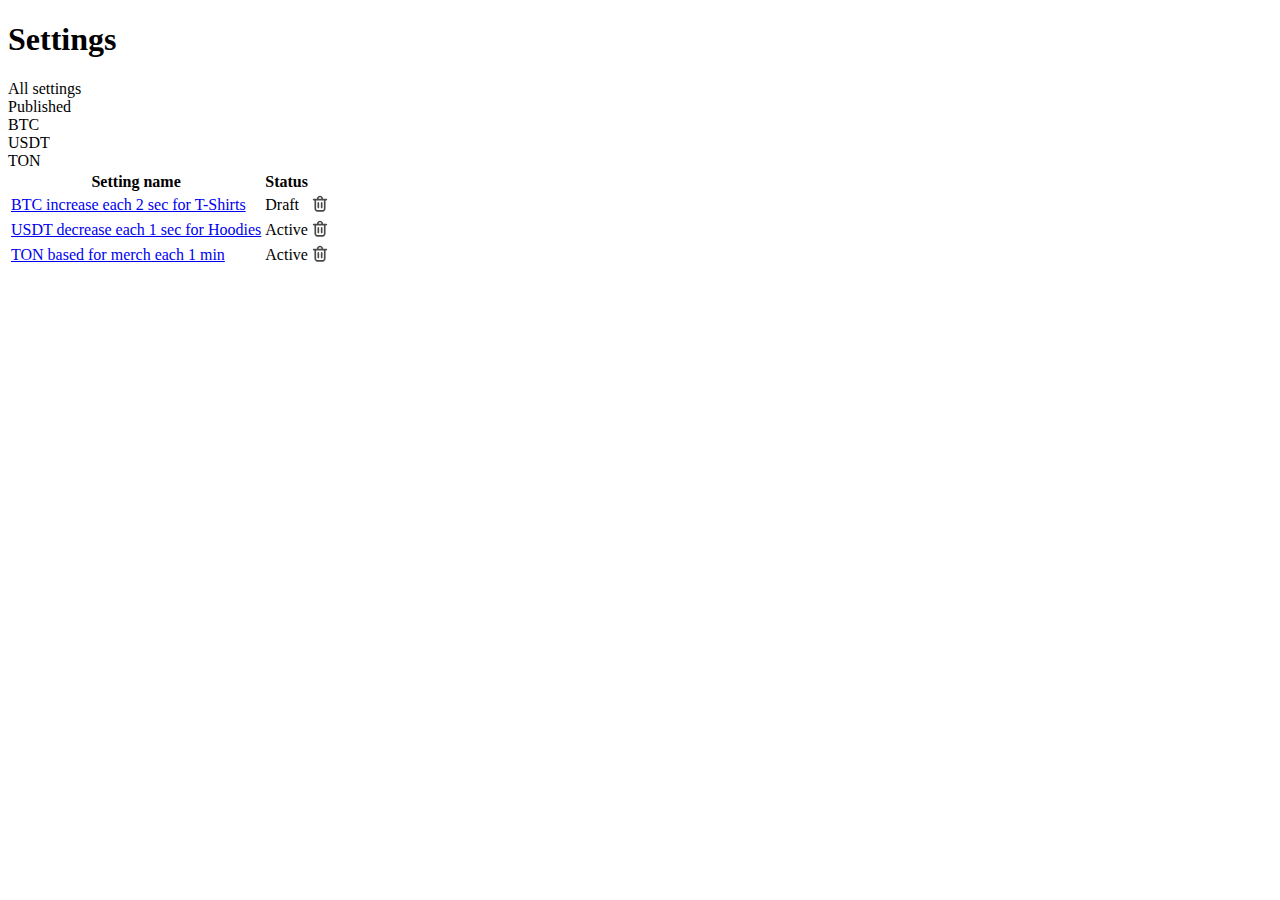
==== index.html @ 1159c8a7 "Merge pull request #4 from anastasees/lab1" ====
<!DOCTYPE html>
<html lang="en">

<head>
    <meta charset="UTF-8">
    <meta name="viewport" content="width=device-width, initial-scale=1.0">
    <title>CoinSync</title>
</head>

<body>
    <div class="container">
        <h1>Settings</h1>

        <div class="tabs">
            <div class="tab active">All settings</div>
            <div class="tab">Published</div>
            <div class="tab">BTC</div>
            <div class="tab">USDT</div>
            <div class="tab">TON</div>
        </div>

        <table class="table">
            <thead>
                <tr>
                    <th>Setting name</th>
                    <th>Status</th>
                    <th></th>
                </tr>
            </thead>
            <tbody>
                <tr>
                    <td><a href="#">BTC increase each 2 sec for T-Shirts</a></td>
                    <td class="status">Draft</td>
                    <td class="delete-icon">
                        <img src="./assets/Icon-remove.svg" alt="remove">
                    </td>
                </tr>
                <tr>
                    <td><a href="#">USDT decrease each 1 sec for Hoodies</a></td>
                    <td class="status active">Active</td>
                    <td class="delete-icon">
                        <img src="./assets/Icon-remove.svg" alt="remove">
                    </td>
                </tr>
                <tr>
                    <td><a href="#">TON based for merch each 1 min</a></td>
                    <td class="status active">Active</td>
                    <td class="delete-icon">
                        <img src="./assets/Icon-remove.svg" alt="remove">
                    </td>
                </tr>
            </tbody>
        </table>
    </div>
</body>

</html>
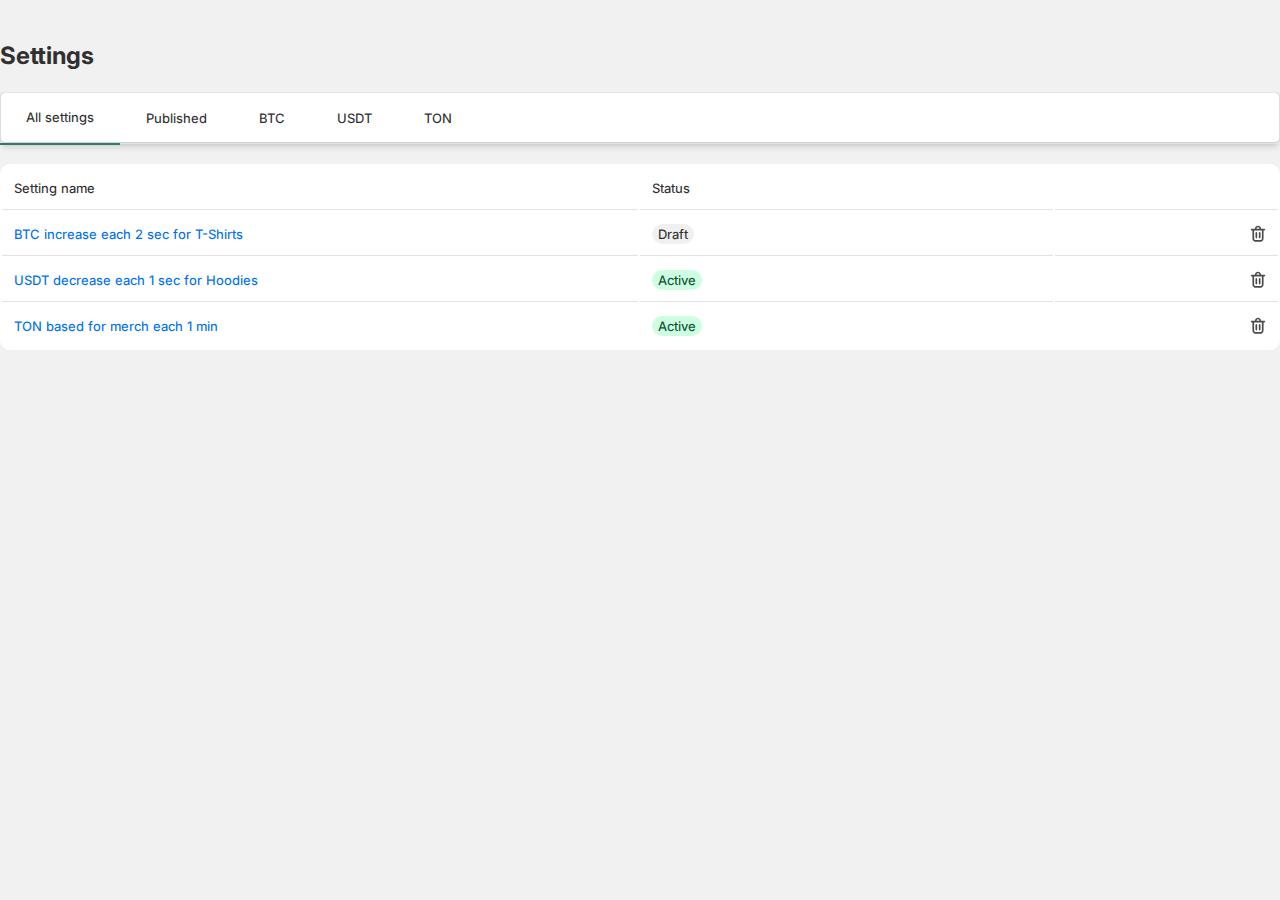
==== commit ba702c47: "lab2" ====
--- a/index.html
+++ b/index.html
@@ -4,49 +4,81 @@
 <head>
     <meta charset="UTF-8">
     <meta name="viewport" content="width=device-width, initial-scale=1.0">
+    <link rel="preconnect" href="https://fonts.googleapis.com">
+    <link rel="preconnect" href="https://fonts.gstatic.com" crossorigin>
+    <link
+        href="https://fonts.googleapis.com/css2?family=Inter:ital,opsz,wght@0,14..32,100..900;1,14..32,100..900&display=swap"
+        rel="stylesheet">
+
+    <link rel="stylesheet" href="./assets/reset.css">
+    <link rel="stylesheet" href="./assets/styles.css">
     <title>CoinSync</title>
 </head>
 
 <body>
     <div class="container">
-        <h1>Settings</h1>
+        <h1 class="page-heading">Settings</h1>
 
         <div class="tabs">
-            <div class="tab active">All settings</div>
-            <div class="tab">Published</div>
-            <div class="tab">BTC</div>
-            <div class="tab">USDT</div>
-            <div class="tab">TON</div>
+            <div class="tab body-md active">All settings</div>
+            <div class="tab body-md">Published</div>
+            <div class="tab body-md">BTC</div>
+            <div class="tab body-md">USDT</div>
+            <div class="tab body-md">TON</div>
         </div>
 
         <table class="table">
             <thead>
                 <tr>
-                    <th>Setting name</th>
-                    <th>Status</th>
+                    <th class="body-md cell column-setting-name">Setting name</th>
+                    <th class="body-md cell">Status</th>
                     <th></th>
                 </tr>
             </thead>
             <tbody>
                 <tr>
-                    <td><a href="#">BTC increase each 2 sec for T-Shirts</a></td>
-                    <td class="status">Draft</td>
-                    <td class="delete-icon">
-                        <img src="./assets/Icon-remove.svg" alt="remove">
+                    <td class="cell column-setting-name">
+                        <a href="#" class="body-md link" class="body-md link">BTC increase each 2 sec for T-Shirts</a>
+                    </td>
+                    <td class="status cell">
+                        <span class="status-badge body-md">
+                            Draft
+                        </span>
+                    </td>
+                    <td class="delete-icon-cell cell">
+                        <button class="delete-setting">
+                            <img class="delete-icon" src="./assets/Icon-remove.svg" alt="remove">
+                        </button>
                     </td>
                 </tr>
                 <tr>
-                    <td><a href="#">USDT decrease each 1 sec for Hoodies</a></td>
-                    <td class="status active">Active</td>
-                    <td class="delete-icon">
-                        <img src="./assets/Icon-remove.svg" alt="remove">
+                    <td class="cell column-setting-name">
+                        <a href="#" class="body-md link">USDT decrease each 1 sec for Hoodies</a>
+                    </td>
+                    <td class="status active cell">
+                        <span class="status-badge body-md active">
+                            Active
+                        </span>
+                    </td>
+                    <td class="delete-icon-cell cell">
+                        <button class="delete-setting">
+                            <img class="delete-icon" src="./assets/Icon-remove.svg" alt="remove">
+                        </button>
                     </td>
                 </tr>
                 <tr>
-                    <td><a href="#">TON based for merch each 1 min</a></td>
-                    <td class="status active">Active</td>
-                    <td class="delete-icon">
-                        <img src="./assets/Icon-remove.svg" alt="remove">
+                    <td class="cell column-setting-name">
+                        <a href="#" class="body-md link">TON based for merch each 1 min</a>
+                    </td>
+                    <td class="status active cell">
+                        <span class="status-badge body-md active">
+                            Active
+                        </span>
+                    </td>
+                    <td class="delete-icon-cell cell">
+                        <button class="delete-setting">
+                            <img class="delete-icon" src="./assets/Icon-remove.svg" alt="remove">
+                        </button>
                     </td>
                 </tr>
             </tbody>
--- a/assets/styles.css
+++ b/assets/styles.css
@@ -0,0 +1,123 @@
+:root {
+    --Color-text-text: #303030;
+    --Color-bg: #F1F1F1;
+    --Color-icon-icon-success: #29845A;
+    --Color-text-link-link: #0070F3;
+    --Height-table-row: 44px;
+    --Color-bg-fill-fill-success-secondary: #CDFEE1;
+    --Color-text-text-success: #0C5132;
+    --Color-border-border: #E3E3E3;
+}
+
+body {
+    background-color: var(--Color-bg);
+}
+
+.container {
+    width: 100%;
+    max-width: 1376px;
+    margin: 0 auto;
+}
+
+.page-heading {
+    font-family: "Inter", sans-serif;
+    font-size: 24px;
+    font-weight: 700;
+    line-height: 32px;
+    letter-spacing: -0.2px;
+    text-align: left;
+    color: var(--Color-text-text);
+    margin-top: 40px;
+}
+
+.body-md {
+    font-family: "Inter", sans-serif;
+    font-size: 13px;
+    font-weight: 450;
+    line-height: 20px;
+    text-align: left;
+    color: var(--Color-text-text);
+}
+
+.link {
+    text-decoration: none;
+    color: var(--Color-text-link-link);
+}
+
+.tabs {
+    display: flex;
+    align-items: center;
+    height: 52px;
+    margin-top: 20px;
+    margin-bottom: 20px;
+    background-color: white;
+    border-bottom: 1px solid var(--Color-border-border, #E3E3E3);
+    box-shadow: 0px 4px 6px -2px #1A1A1A33, 0px 1px 0px 0px #CCCCCC80 inset, 0px -1px 0px 0px #0000002B inset, -1px 0px 0px 0px #00000021 inset, 1px 0px 0px 0px #00000021 inset;
+    border-radius: 5px;
+    -webkit-border-radius: 5px;
+    -moz-border-radius: 5px;
+    -ms-border-radius: 5px;
+    -o-border-radius: 5px;
+}
+
+.tab {
+    padding: 16px 26px;
+}
+
+.tab.active {
+    border-bottom: 2px solid var(--Color-icon-icon-success)
+}
+
+.table {
+    background-color: white;
+    width: 100%;
+    height: 100%;
+    border-radius: 10px;
+    -webkit-border-radius: 10px;
+    -moz-border-radius: 10px;
+    -ms-border-radius: 10px;
+    -o-border-radius: 10px;
+}
+
+thead {
+    height: var(--Height-table-row);
+}
+
+th, td {
+    border-bottom: 1px solid var(--Color-border-border);
+}
+
+tr:last-child td {
+    border: none;
+}
+
+.cell {
+    padding: 0 12px;
+    height: var(--Height-table-row);
+}
+
+.column-setting-name {
+    width: 50%;
+}
+
+.delete-setting {
+    float: right;
+}
+
+.status-badge {
+    height: 20px;
+    display: inline-flex;
+    align-items: center;
+    padding: 0 6px;
+    background: var(--Color-bg-fill-fill-transparent-secondary, #0000000F);
+    border-radius: 10px;
+    -webkit-border-radius: 10px;
+    -moz-border-radius: 10px;
+    -ms-border-radius: 10px;
+    -o-border-radius: 10px;
+}
+
+.status-badge.active {
+    background: var(--Color-bg-fill-fill-success-secondary);
+    color: var(--Color-text-text-success);
+}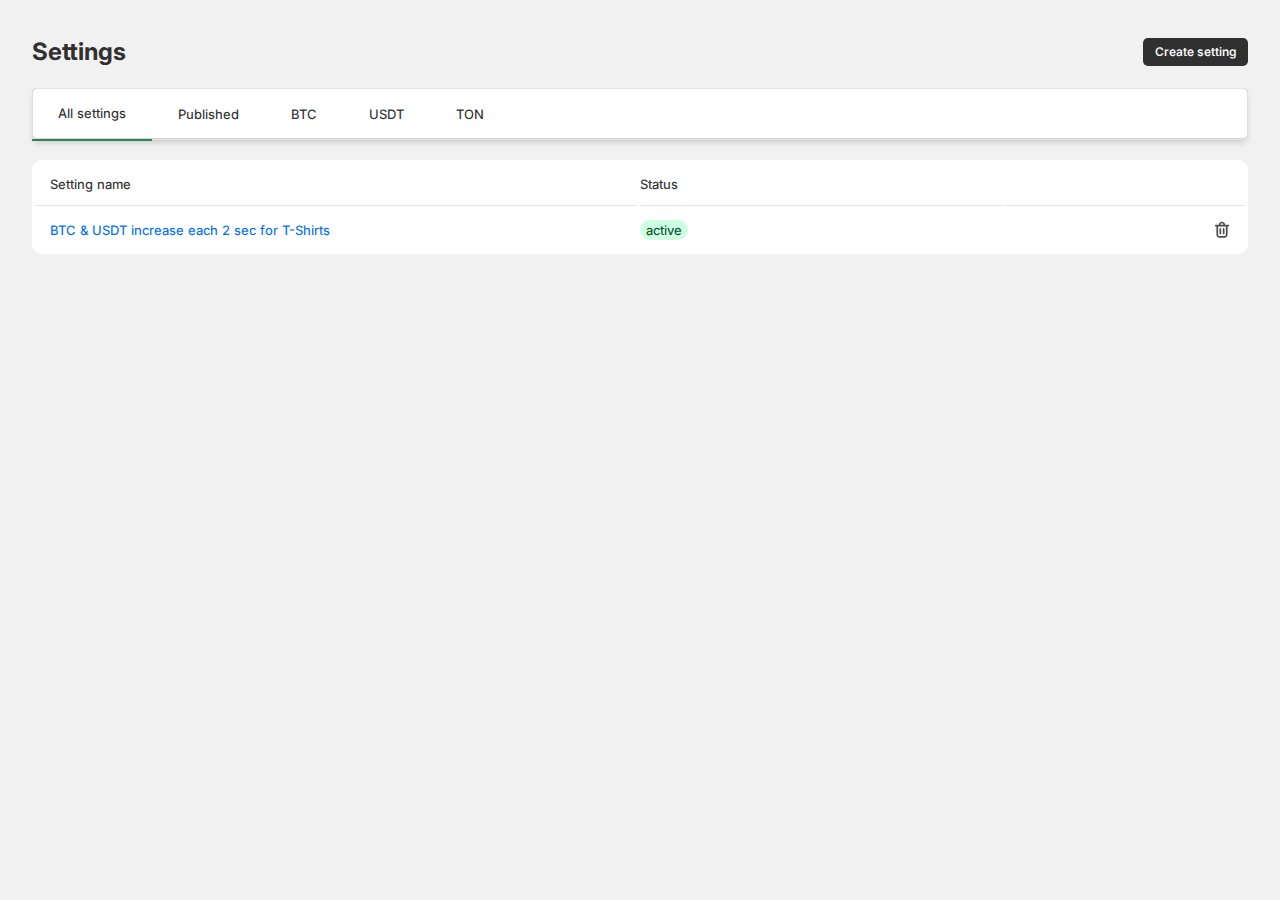
==== commit 0347e722: "lab5" ====
--- a/index.html
+++ b/index.html
@@ -17,7 +17,14 @@
 
 <body>
     <div class="container">
-        <h1 class="page-heading">Settings</h1>
+        <header class="header">
+            <h1 class="page-heading">Settings</h1>
+            <div class="header-controls">
+                <a href="/setting.html" class="btn-primary btn" aria-controls="create-setting">
+                    Create setting
+                </a>
+            </div>
+        </header>
 
         <div class="tabs">
             <div class="tab body-md active">All settings</div>
@@ -27,63 +34,205 @@
             <div class="tab body-md">TON</div>
         </div>
 
-        <table class="table">
+        <div class="empty-state">
+            <img src="./assets/icon-empty.svg" alt="empty-state" class="empty-state-img">
+            <p class="empty-state-text body-lg-b">
+                Oopsie, seems that you have no settings yet
+            </p>
+            <p class="empty-state-underline body-sm">
+                Create your first setting!
+            </p>
+            <a href="/setting.html" class="btn btn-primary" aria-controls="create-setting">+</a>
+        </div>
+
+        <table class="table settings-table">
             <thead>
                 <tr>
-                    <th class="body-md cell column-setting-name">Setting name</th>
-                    <th class="body-md cell">Status</th>
+                    <th class="body-md column-setting-name">Setting name</th>
+                    <th class="body-md status-cell">Status</th>
                     <th></th>
                 </tr>
             </thead>
-            <tbody>
-                <tr>
+            <tbody class="settings-list">
+                <tr class="setting-line hidden" id="setting-line-template">
                     <td class="cell column-setting-name">
-                        <a href="#" class="body-md link" class="body-md link">BTC increase each 2 sec for T-Shirts</a>
+                        <a href="/setting.html" class="body-md link setting-link" class="body-md link">BTC increase each
+                            2 sec for T-Shirts</a>
                     </td>
-                    <td class="status cell">
-                        <span class="status-badge body-md">
+                    <td class="status status-cell">
+                        <span class="status-badge setting-status-badge body-md">
                             Draft
                         </span>
                     </td>
-                    <td class="delete-icon-cell cell">
+                    <td class="delete-icon-cell">
                         <button class="delete-setting">
-                            <img class="delete-icon" src="./assets/Icon-remove.svg" alt="remove">
-                        </button>
-                    </td>
-                </tr>
-                <tr>
-                    <td class="cell column-setting-name">
-                        <a href="#" class="body-md link">USDT decrease each 1 sec for Hoodies</a>
-                    </td>
-                    <td class="status active cell">
-                        <span class="status-badge body-md active">
-                            Active
-                        </span>
-                    </td>
-                    <td class="delete-icon-cell cell">
-                        <button class="delete-setting">
-                            <img class="delete-icon" src="./assets/Icon-remove.svg" alt="remove">
-                        </button>
-                    </td>
-                </tr>
-                <tr>
-                    <td class="cell column-setting-name">
-                        <a href="#" class="body-md link">TON based for merch each 1 min</a>
-                    </td>
-                    <td class="status active cell">
-                        <span class="status-badge body-md active">
-                            Active
-                        </span>
-                    </td>
-                    <td class="delete-icon-cell cell">
-                        <button class="delete-setting">
-                            <img class="delete-icon" src="./assets/Icon-remove.svg" alt="remove">
+                            <img class="delete-icon" src="./assets/Icon-remove.svg" alt="remove"
+                                aria-controls="create-remove">
                         </button>
                     </td>
                 </tr>
             </tbody>
         </table>
     </div>
+    <script type="application/json" id="state">
+        {
+            "currencies": [
+                {
+                    "id": 1,
+                    "title": "BTC",
+                    "value": 0.0001
+                },
+                {
+                    "id": 2,
+                    "title": "USDT",
+                    "value": 1
+                }
+            ],
+            "settings": [
+                {
+                    "id": 1,
+                    "title": "BTC & USDT increase each 2 sec for T-Shirts",
+                    "status": "active",
+                    "formulas": [
+                        {
+                            "id": 1,
+                            "title": "BTC in used for T-Shirts",
+                            "formula": "X * Y",
+                            "frequency": 2000,
+                            "currency": "BTC",
+                            "targets": {
+                                "collectionsIds": [
+                                    1,
+                                    2
+                                ],
+                                "products": [
+                                    {
+                                        "id": 1,
+                                        "variantsIds": [
+                                            1,
+                                            2
+                                        ]
+                                    }
+                                ]
+                            }
+                        },
+                        {
+                            "id": 1,
+                            "title": "USDT in used for hoodies",
+                            "formula": "X + Y",
+                            "frequency": 2000,
+                            "currency": "USDT",
+                            "targets": {
+                                "collectionsIds": [
+                                    3,
+                                    4
+                                ],
+                                "products": [
+                                    {
+                                        "id": 3,
+                                        "variants": [1,2,3]
+                                    }
+                                ]
+                            }
+                        }
+                    ]
+                }
+            ],
+            "collections": [
+                {
+                    "id": 1,
+                    "title": "T-Shirts"
+                },
+                {
+                    "id": 2,
+                    "title": "Hoodies"
+                },
+                {
+                    "id": 3,
+                    "title": "Socks"
+                },
+                {
+                    "id": 4,
+                    "title": "Caps"
+                }
+            ],
+            "products": [
+                {
+                    "id": 1,
+                    "title": "Product 1",
+                    "price": 11,
+                    "variants": [
+                        {
+                            "id": 1,
+                            "title": "Black",
+                            "price": 11
+                        },
+                        {
+                            "id": 2,
+                            "title": "Red",
+                            "price": 12
+                        },
+                        {
+                            "id": 3,
+                            "title": "White",
+                            "price": 13
+                        }
+                    ]
+                },
+                {
+                    "id": 2,
+                    "title": "Product 2",
+                    "price": 15,
+                    "variants": []
+                },
+                {
+                    "id": 3,
+                    "title": "Product 3",
+                    "price": 20.99,
+                    "variants": [
+                        {
+                            "id": 1,
+                            "title": "Black",
+                            "price": 29.99
+                        },
+                        {
+                            "id": 2,
+                            "title": "Red",
+                            "price": 20.99
+                        },
+                        {
+                            "id": 3,
+                            "title": "White",
+                            "price": 29.99
+                        }
+                    ]
+                },
+                {
+                    "id": 4,
+                    "title": "Product 4",
+                    "price": 50,
+                    "variants": [
+                        {
+                            "id": 1,
+                            "title": "XXL",
+                            "price": 55.99
+                        },
+                        {
+                            "id": 2,
+                            "title": "XL",
+                            "price": 51.99
+                        },
+                        {
+                            "id": 3,
+                            "title": "L",
+                            "price": 50
+                        }
+                    ]
+                }
+            ]
+        }
+    </script>
+    <script src="./src/scripts/settings-page.js"></script>
 </body>
 
 </html>--- a/assets/styles.css
+++ b/assets/styles.css
@@ -1,25 +1,30 @@
 :root {
     --Color-text-text: #303030;
-    --Color-bg: #F1F1F1;
-    --Color-icon-icon-success: #29845A;
-    --Color-text-link-link: #0070F3;
+    --Color-bg: #f1f1f1;
+    --Color-icon-icon-success: #29845a;
+    --Color-text-link-link: #0070f3;
     --Height-table-row: 44px;
-    --Color-bg-fill-fill-success-secondary: #CDFEE1;
-    --Color-text-text-success: #0C5132;
-    --Color-border-border: #E3E3E3;
-}
-
-body {
+    --Color-bg-fill-fill-success-secondary: #cdfee1;
+    --Color-text-text-success: #0c5132;
+    --Color-border-border: #e3e3e3;
+    --Color-text-secondary: #616161;
+    --Color-bg-fill-fill-disabled: #0000000d;
+    --Color-text-text-disabled: #b5b5b5;
+    --Color-input-border: #8a8a8a;
+  }
+  
+  body {
     background-color: var(--Color-bg);
-}
-
-.container {
-    width: 100%;
-    max-width: 1376px;
+  }
+  
+  .container {
+    width: 100%;
+    max-width: 1440px;
     margin: 0 auto;
-}
-
-.page-heading {
+    padding: 0 32px;
+  }
+  
+  .page-heading {
     font-family: "Inter", sans-serif;
     font-size: 24px;
     font-weight: 700;
@@ -27,48 +32,236 @@
     letter-spacing: -0.2px;
     text-align: left;
     color: var(--Color-text-text);
-    margin-top: 40px;
-}
-
-.body-md {
+  }
+  
+  .body-md {
     font-family: "Inter", sans-serif;
     font-size: 13px;
     font-weight: 450;
     line-height: 20px;
     text-align: left;
     color: var(--Color-text-text);
-}
-
-.link {
+  }
+  
+  .body-md-b {
+    font-family: "Inter", sans-serif;
+    font-size: 13px;
+    font-weight: 450;
+    line-height: 20px;
+    text-align: left;
+    color: var(--Color-text-text);
+    font-weight: 650;
+  }
+  
+  .body-lg {
+    font-family: Inter;
+    font-size: 14px;
+    font-weight: 450;
+    line-height: 20px;
+    text-align: left;
+    font-variation-settings: "slnt" 0;
+    color: var(--Color-text-text);
+  }
+  
+  .body-lg-m {
+    font-family: Inter;
+    font-size: 14px;
+    font-weight: 450;
+    line-height: 20px;
+    text-align: left;
+    font-variation-settings: "slnt" 0;
+    color: var(--Color-text-text);
+    font-weight: 550;
+  }
+  
+  .body-lg-b {
+    font-family: Inter;
+    font-size: 14px;
+    font-weight: 450;
+    line-height: 20px;
+    text-align: left;
+    font-variation-settings: "slnt" 0;
+    color: var(--Color-text-text);
+    font-weight: 650;
+  }
+  
+  .body-sm {
+    font-family: Inter;
+    font-size: 12px;
+    font-weight: 450;
+    line-height: 16px;
+    text-align: left;
+    font-variation-settings: "slnt" 0;
+  }
+  
+  .heading-lg {
+    font-family: Inter;
+    font-size: 20px;
+    font-weight: 650;
+    line-height: 24px;
+    letter-spacing: -0.2px;
+    text-align: left;
+    font-variation-settings: "slnt" 0;
+    color: var(--Color-text-text);
+  }
+  
+  .link {
     text-decoration: none;
     color: var(--Color-text-link-link);
-}
-
-.tabs {
-    display: flex;
-    align-items: center;
-    height: 52px;
-    margin-top: 20px;
-    margin-bottom: 20px;
-    background-color: white;
-    border-bottom: 1px solid var(--Color-border-border, #E3E3E3);
-    box-shadow: 0px 4px 6px -2px #1A1A1A33, 0px 1px 0px 0px #CCCCCC80 inset, 0px -1px 0px 0px #0000002B inset, -1px 0px 0px 0px #00000021 inset, 1px 0px 0px 0px #00000021 inset;
+  }
+  
+  .btn {
+    padding: 6px 12px;
+    font-family: Inter;
+    font-size: 12px;
+    font-weight: 550;
+    line-height: 16px;
+    text-align: left;
+    font-variation-settings: "slnt" 0;
     border-radius: 5px;
     -webkit-border-radius: 5px;
     -moz-border-radius: 5px;
     -ms-border-radius: 5px;
     -o-border-radius: 5px;
-}
-
-.tab {
+  }
+  .btn[aria-controls=create-formula] {
+    border-radius: 10px;
+    -webkit-border-radius: 10px;
+    -moz-border-radius: 10px;
+    -ms-border-radius: 10px;
+    -o-border-radius: 10px;
+  }
+  
+  .btn.disabled {
+    background: var(--Color-bg-fill-fill-disabled);
+    color: var(--Color-text-text-disabled);
+  }
+  
+  .btn-primary {
+    color: white;
+    background-color: var(--Color-text-text);
+  }
+  
+  .btn-secondary {
+    color: var(--Color-text-text);
+    background-color: white;
+    box-shadow: 0px 1px 0px 0px #e3e3e3 inset, 1px 0px 0px 0px #e3e3e3 inset, -1px 0px 0px 0px #e3e3e3 inset, 0px -1px 0px 0px #b5b5b5 inset;
+  }
+  
+  .input-field {
+    background: var(--Color-input-bg-surface, #fdfdfd);
+    display: flex;
+    flex-direction: column;
+    border-radius: 10px;
+    -webkit-border-radius: 10px;
+    -moz-border-radius: 10px;
+    -ms-border-radius: 10px;
+    -o-border-radius: 10px;
+  }
+  
+  .setting-input-field.input-field {
+    padding: 12px;
+  }
+  
+  .input-label {
+    margin-bottom: 12px;
+  }
+  
+  .input {
+    background: var(--Color-input-bg-surface, #fdfdfd);
+    border: 0.66px solid var(--Color-input-border, #8a8a8a);
+    height: 32px;
+    padding-left: 12px;
+    border-radius: 10px;
+    -webkit-border-radius: 10px;
+    -moz-border-radius: 10px;
+    -ms-border-radius: 10px;
+    -o-border-radius: 10px;
+  }
+  
+  .custom-checkbox-input {
+    display: none;
+  }
+  .custom-checkbox-input:checked + .custom-checkbox-label .custom-checkbox-checkmark {
+    opacity: 1;
+  }
+  .custom-checkbox-input:checked + .custom-checkbox-label .custom-checkbox {
+    background-color: var(--Color-text-text);
+  }
+  
+  .custom-checkbox-field {
+    width: 100%;
+    display: flex;
+    align-items: center;
+  }
+  
+  .custom-checkbox-label {
+    width: 100%;
+    display: flex;
+    align-items: center;
+  }
+  
+  .custom-checkbox {
+    width: 16px;
+    height: 16px;
+    display: flex;
+    align-items: center;
+    justify-content: center;
+    border: 0.66px solid var(--Color-input-border);
+    border-radius: 5px;
+    -webkit-border-radius: 5px;
+    -moz-border-radius: 5px;
+    -ms-border-radius: 5px;
+    -o-border-radius: 5px;
+  }
+  
+  .custom-checkbox-checkmark {
+    opacity: 0;
+  }
+  
+  .custom-checkbox-label-image {
+    margin-left: 12px;
+    border: 1px solid var(--Color-border-border);
+    border-radius: 10px;
+    -webkit-border-radius: 10px;
+    -moz-border-radius: 10px;
+    -ms-border-radius: 10px;
+    -o-border-radius: 10px;
+  }
+  
+  .custom-checkbox-label-title {
+    margin-left: 12px;
+  }
+  
+  .hidden {
+    display: none !important;
+  }
+  
+  .tabs {
+    display: flex;
+    align-items: center;
+    height: 52px;
+    margin-top: 20px;
+    margin-bottom: 20px;
+    background-color: white;
+    border-bottom: 1px solid var(--Color-border-border, #e3e3e3);
+    box-shadow: 0px 4px 6px -2px rgba(26, 26, 26, 0.2), 0px 1px 0px 0px rgba(204, 204, 204, 0.5019607843) inset, 0px -1px 0px 0px rgba(0, 0, 0, 0.168627451) inset, -1px 0px 0px 0px rgba(0, 0, 0, 0.1294117647) inset, 1px 0px 0px 0px rgba(0, 0, 0, 0.1294117647) inset;
+    border-radius: 5px;
+    -webkit-border-radius: 5px;
+    -moz-border-radius: 5px;
+    -ms-border-radius: 5px;
+    -o-border-radius: 5px;
+  }
+  
+  .tab {
     padding: 16px 26px;
-}
-
-.tab.active {
-    border-bottom: 2px solid var(--Color-icon-icon-success)
-}
-
-.table {
+  }
+  
+  .tab.active {
+    border-bottom: 2px solid var(--Color-icon-icon-success);
+  }
+  
+  .table {
     background-color: white;
     width: 100%;
     height: 100%;
@@ -77,47 +270,368 @@
     -moz-border-radius: 10px;
     -ms-border-radius: 10px;
     -o-border-radius: 10px;
-}
-
-thead {
+  }
+  
+  thead {
     height: var(--Height-table-row);
-}
-
-th, td {
+  }
+  
+  th,
+  td {
     border-bottom: 1px solid var(--Color-border-border);
-}
-
-tr:last-child td {
+  }
+  th:first-child,
+  td:first-child {
+    padding-left: 16px;
+  }
+  th:last-child,
+  td:last-child {
+    padding-right: 16px;
+  }
+  
+  tr {
+    height: var(--Height-table-row);
+  }
+  
+  tr:last-child td {
     border: none;
-}
-
-.cell {
-    padding: 0 12px;
-    height: var(--Height-table-row);
-}
-
-.column-setting-name {
+  }
+  
+  .column-setting-name {
     width: 50%;
-}
-
-.delete-setting {
+  }
+  
+  .delete-setting {
     float: right;
-}
-
-.status-badge {
+  }
+  
+  .status-badge {
     height: 20px;
     display: inline-flex;
     align-items: center;
     padding: 0 6px;
-    background: var(--Color-bg-fill-fill-transparent-secondary, #0000000F);
-    border-radius: 10px;
-    -webkit-border-radius: 10px;
-    -moz-border-radius: 10px;
-    -ms-border-radius: 10px;
-    -o-border-radius: 10px;
-}
-
-.status-badge.active {
+    background: var(--Color-bg-fill-fill-transparent-secondary, rgba(0, 0, 0, 0.0588235294));
+    border-radius: 10px;
+    -webkit-border-radius: 10px;
+    -moz-border-radius: 10px;
+    -ms-border-radius: 10px;
+    -o-border-radius: 10px;
+  }
+  
+  .status-badge.active {
     background: var(--Color-bg-fill-fill-success-secondary);
     color: var(--Color-text-text-success);
-}+  }
+  
+  .header {
+    margin-top: 36px;
+    margin-bottom: 12px;
+    display: flex;
+    align-items: center;
+  }
+  
+  .header-nav-ul {
+    display: flex;
+    align-items: center;
+  }
+  
+  .header-nav-li:last-child .header-nav-link {
+    color: var(--Color-text-text);
+  }
+  .header-nav-li:not(:first-child) {
+    margin-left: 12px;
+  }
+  
+  .header-controls {
+    display: flex;
+    align-items: center;
+    margin-left: auto;
+  }
+  .header-controls .btn:not(:first-child) {
+    margin-left: 8px;
+  }
+  
+  .empty-state {
+    margin: 0 auto;
+    width: 100%;
+    max-width: 800px;
+    margin-top: 36px;
+    padding-top: 67px;
+    padding-bottom: 64px;
+    display: flex;
+    flex-direction: column;
+    align-items: center;
+    background-color: white;
+    border-radius: 10px;
+    -webkit-border-radius: 10px;
+    -moz-border-radius: 10px;
+    -ms-border-radius: 10px;
+    -o-border-radius: 10px;
+  }
+  
+  .empty-state-img {
+    margin-bottom: 28px;
+  }
+  
+  .empty-state-underline {
+    margin-top: 6px;
+    margin-bottom: 16px;
+  }
+  
+  .formulas {
+    margin-top: 20px;
+    padding: 24px;
+    background-color: white;
+    border-radius: 10px;
+    -webkit-border-radius: 10px;
+    -moz-border-radius: 10px;
+    -ms-border-radius: 10px;
+    -o-border-radius: 10px;
+  }
+  
+  .formula-title-field {
+    padding: 12px;
+  }
+  
+  .formulas-heading {
+    margin-bottom: 24px;
+  }
+  
+  .formula-line {
+    display: flex;
+    justify-content: space-between;
+    align-items: center;
+    width: 100%;
+  }
+  
+  .formula-line-controls {
+    display: flex;
+    align-items: center;
+  }
+  
+  .formula-btn {
+    width: 60px;
+    height: 20px;
+    display: flex;
+    justify-content: center;
+    align-items: center;
+  }
+  
+  .formula-line:not(:first-child) {
+    margin-top: 24px;
+  }
+  
+  .formula-heading {
+    display: flex;
+    align-items: center;
+    margin-bottom: 14px;
+  }
+  
+  .formula-main {
+    display: flex;
+    align-items: flex-start;
+    justify-content: space-between;
+  }
+  
+  .formula-heading-icon {
+    display: flex;
+    justify-content: center;
+    align-items: center;
+    margin-left: 16px;
+  }
+  
+  .formula-heading-icon-arrow {
+    margin-left: auto;
+  }
+  
+  .formula-column {
+    width: 49%;
+  }
+  .formula-column .input-field:not(.input-field-search) {
+    margin-top: 14px;
+  }
+  
+  .formula-settings-card {
+    width: 100%;
+    margin-top: 24px;
+    padding: 28px 22px;
+    background: white;
+    border-radius: 10px;
+    -webkit-border-radius: 10px;
+    -moz-border-radius: 10px;
+    -ms-border-radius: 10px;
+    -o-border-radius: 10px;
+  }
+  
+  .input-description {
+    margin-top: 4px;
+  }
+  
+  .search-card {
+    margin-top: 14px;
+    padding: 12px;
+    border: 1px solid var(--Color-input-border, #8a8a8a);
+    border-radius: 10px;
+    -webkit-border-radius: 10px;
+    -moz-border-radius: 10px;
+    -ms-border-radius: 10px;
+    -o-border-radius: 10px;
+  }
+  
+  .search-card[aria-controls=search-collections] {
+    border: none;
+  }
+  
+  .search-input {
+    padding-left: 28px;
+    margin-top: 0;
+  }
+  
+  .input-field-search {
+    position: relative;
+  }
+  
+  .input-field-search-icon {
+    width: 15px;
+    height: 15px;
+    position: absolute;
+    top: 9px;
+    left: 9px;
+  }
+  
+  .search-input-description {
+    color: var(--Color-text-secondary);
+  }
+  
+  .search-results {
+    display: flex;
+    flex-direction: column;
+  }
+  
+  .search-result {
+    display: flex;
+    align-items: center;
+  }
+  
+  .search-result {
+    padding: 12px 0;
+    border-bottom: 1px solid var(--Color-border-border);
+  }
+  
+  .search-result:last-child {
+    border-bottom: none;
+  }
+  
+  .search-result-icon {
+    width: 40px;
+    height: 40px;
+    margin-right: 12px;
+    border: 1px solid var(--Color-border-border);
+    border-radius: 10px;
+    -webkit-border-radius: 10px;
+    -moz-border-radius: 10px;
+    -ms-border-radius: 10px;
+    -o-border-radius: 10px;
+  }
+  
+  .search-btn-save {
+    width: 100%;
+    text-align: center;
+  }
+  
+  .selected-collections-input-field {
+    padding: 16px 0;
+    border-bottom: 1px solid var(--Color-border-border);
+  }
+  
+  .formula-settings-card-controls {
+    display: flex;
+    align-items: center;
+    justify-content: space-between;
+  }
+  .formula-settings-card-controls .btn {
+    width: 49%;
+    text-align: center;
+  }
+  
+  .search-result-product-wrapper {
+    display: flex;
+    flex-direction: column;
+  }
+  
+  .search-result-variant {
+    padding-left: 36px;
+    margin: 5px 0;
+  }
+  
+  @media (max-width: 768px) {
+    .table td {
+      width: 15%;
+      min-width: 28px;
+    }
+    .table td:first-child {
+      width: 80%;
+    }
+    .table td:last-child {
+      width: 5%;
+    }
+    th:first-child,
+    td:first-child {
+      padding-left: 12px;
+    }
+    th:last-child,
+    td:last-child {
+      padding-right: 12px;
+    }
+    .tabs {
+      overflow-x: auto;
+      overflow-y: hidden;
+    }
+    .tab {
+      padding: 12px;
+    }
+    .formula-main {
+      flex-direction: column;
+    }
+    .formula-column {
+      width: 100%;
+    }
+    .formula-settings-card {
+      margin-top: 12px;
+    }
+    .formula-settings-card {
+      padding: 12px;
+    }
+  }
+  @media (max-width: 500px) {
+    .container {
+      padding: 0 16px;
+    }
+    .header {
+      flex-direction: column;
+      align-items: flex-start;
+      margin-bottom: 0;
+    }
+    .header-controls {
+      width: 100%;
+      margin: 12px 0;
+    }
+    .empty-state {
+      margin-top: 12px;
+    }
+    .formulas {
+      margin-top: 12px;
+      padding: 12px;
+    }
+    .formula-btn {
+      width: 20px;
+    }
+    .formula-btn:first-child {
+      margin-right: 8px;
+    }
+  }
+  @media (max-width: 375px) {
+    .empty-state-text {
+      text-align: center;
+    }
+  }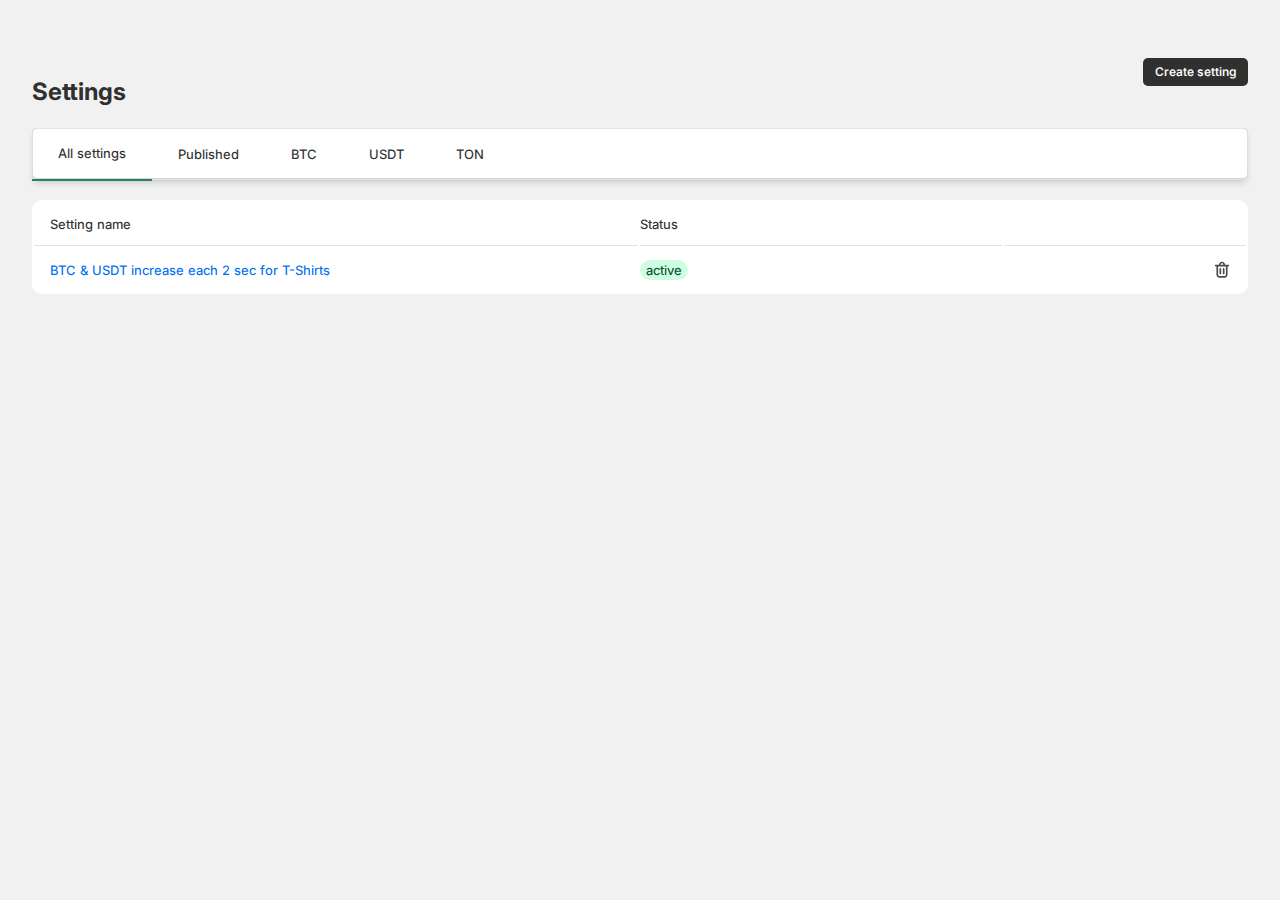
==== commit 70cc29f7: "Merge pull request #10 from anastasees/lab7" ====
--- a/index.html
+++ b/index.html
@@ -76,18 +76,20 @@
     </div>
     <script type="application/json" id="state">
         {
-            "currencies": [
-                {
-                    "id": 1,
-                    "title": "BTC",
-                    "value": 0.0001
-                },
-                {
-                    "id": 2,
-                    "title": "USDT",
-                    "value": 1
-                }
-            ],
+            "currencies": {
+                "BTC": {
+                    "title": "Bitcoin",
+                    "rate": 1
+                },
+                "USDT": {
+                    "title": "Tether",
+                    "rate": 12
+                },
+                "ETH": {
+                    "title": "Ethereum",
+                    "rate": 13
+                }
+            },
             "settings": [
                 {
                     "id": 1,
@@ -232,7 +234,7 @@
             ]
         }
     </script>
-    <script src="./src/scripts/settings-page.js"></script>
+    <script src="./src/scripts/index.js"></script>
 </body>
 
 </html>--- a/assets/styles.css
+++ b/assets/styles.css
@@ -11,6 +11,8 @@
     --Color-bg-fill-fill-disabled: #0000000d;
     --Color-text-text-disabled: #b5b5b5;
     --Color-input-border: #8a8a8a;
+    --Color-red-fill: #e51c00;
+    --Color-red-text: #8e1f0b;
   }
   
   body {
@@ -32,6 +34,7 @@
     letter-spacing: -0.2px;
     text-align: left;
     color: var(--Color-text-text);
+    margin-top: 40px;
   }
   
   .body-md {
@@ -351,6 +354,23 @@
     margin-left: 8px;
   }
   
+  [aria-controls=toggle] .inner-text-disable {
+    display: none;
+  }
+  [aria-controls=toggle] .inner-text-activate {
+    display: block;
+  }
+  [aria-controls=toggle][data-status=active] {
+    background-color: var(--Color-red-fill);
+    color: var(--Color-red-text);
+  }
+  [aria-controls=toggle][data-status=active] .inner-text-disable {
+    display: block;
+  }
+  [aria-controls=toggle][data-status=active] .inner-text-activate {
+    display: none;
+  }
+  
   .empty-state {
     margin: 0 auto;
     width: 100%;
@@ -480,6 +500,14 @@
   
   .search-card[aria-controls=search-collections] {
     border: none;
+  }
+  
+  .search-card[aria-controls=search-crypto] {
+    height: 140px;
+    overflow: hidden;
+  }
+  .search-card[aria-controls=search-crypto][data-active=true] {
+    height: auto;
   }
   
   .search-input {
@@ -518,6 +546,39 @@
     border-bottom: 1px solid var(--Color-border-border);
   }
   
+  .search-currency-result {
+    width: 100%;
+    height: 100%;
+    padding: 0;
+  }
+  
+  .search-currency-result__radio-button {
+    width: 100%;
+    height: 100%;
+  }
+  .search-currency-result__radio-button .search-currency-result__radio-button_label {
+    display: flex;
+    width: 100%;
+    height: 100%;
+    padding: 12px 0;
+    transition: 0.35s;
+    -webkit-transition: 0.35s;
+    -moz-transition: 0.35s;
+    -ms-transition: 0.35s;
+    -o-transition: 0.35s;
+  }
+  .search-currency-result__radio-button .search-currency-result__radio-button_label .search-result-name {
+    height: 40px;
+    display: flex;
+    align-items: center;
+  }
+  .search-currency-result__radio-button .search-currency-result__radio-button_label:hover {
+    background-color: var(--Color-bg-surface-surface-brand-hover, #f1f1f1);
+  }
+  .search-currency-result__radio-button .search-currency-result__radio-button_input:checked + .search-currency-result__radio-button_label {
+    background-color: var(--Color-bg-surface-surface-brand-selected, #f1f1f1);
+  }
+  
   .search-result:last-child {
     border-bottom: none;
   }
